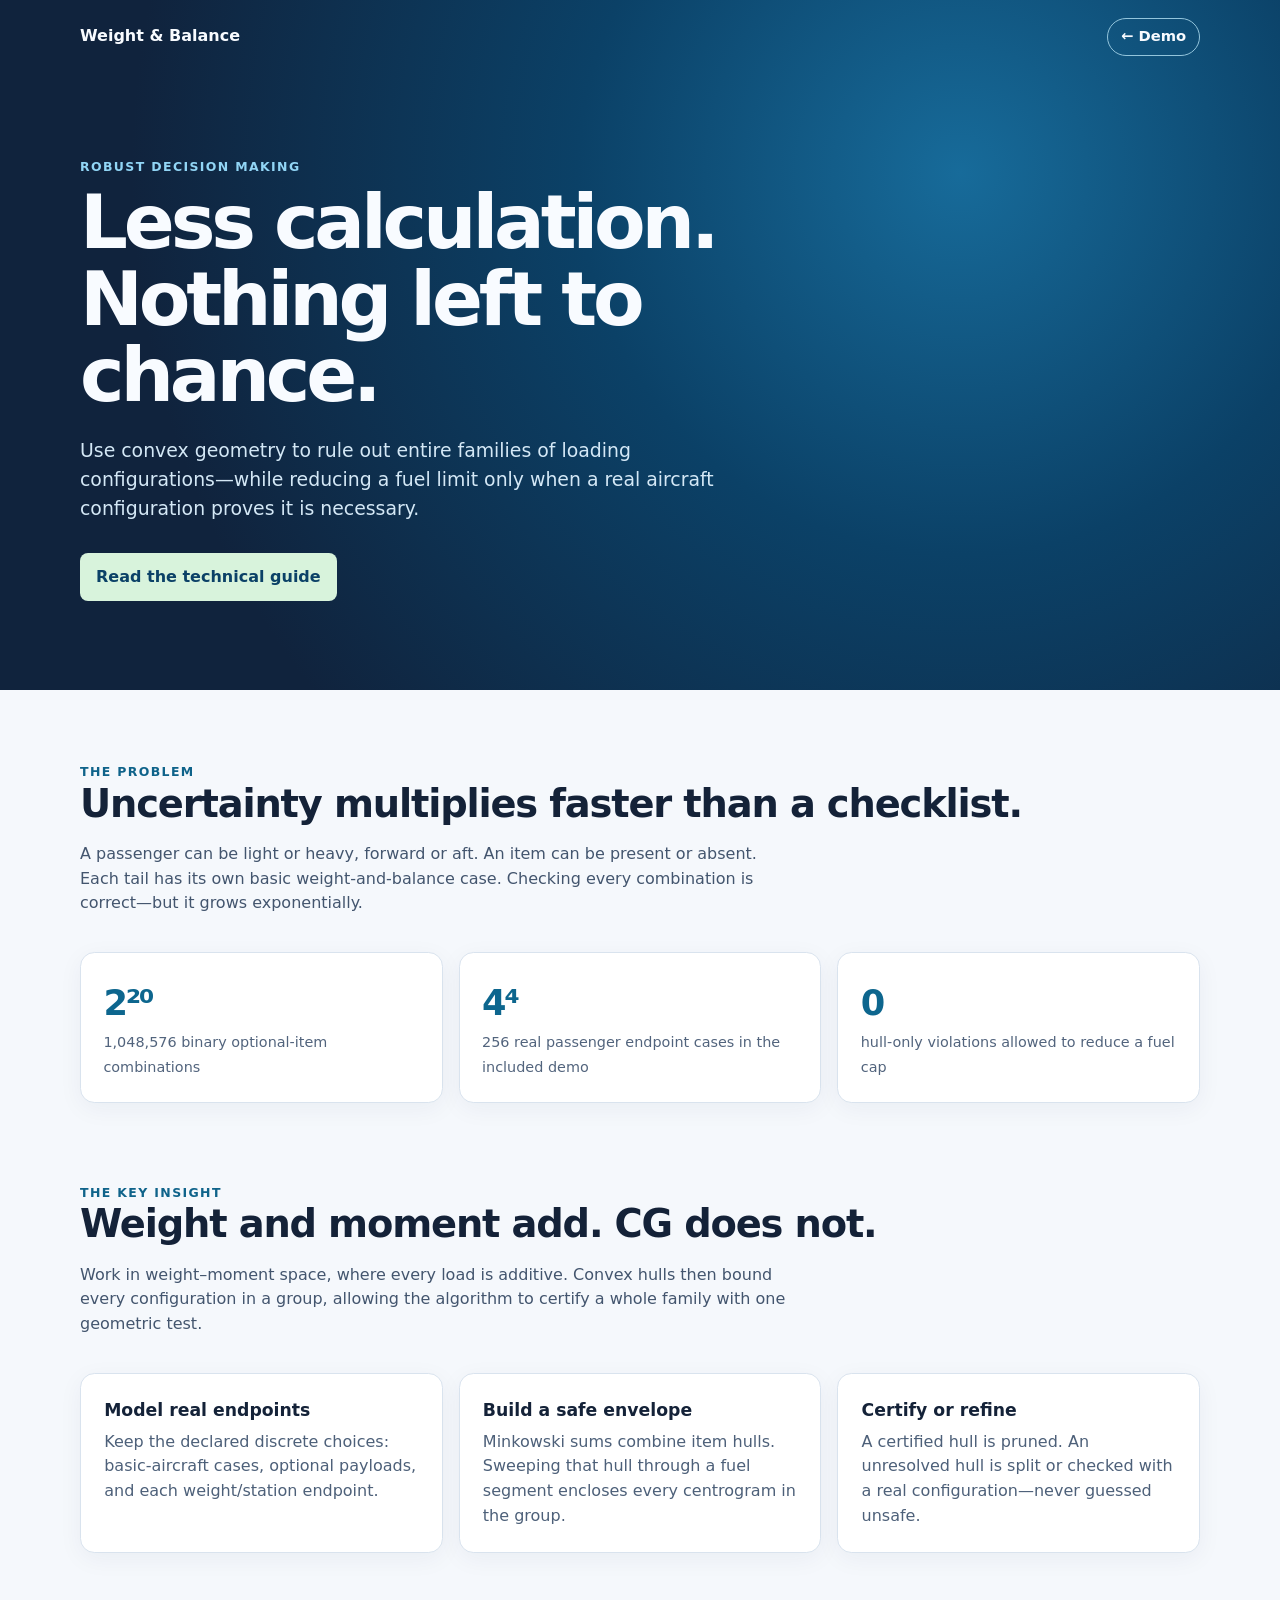
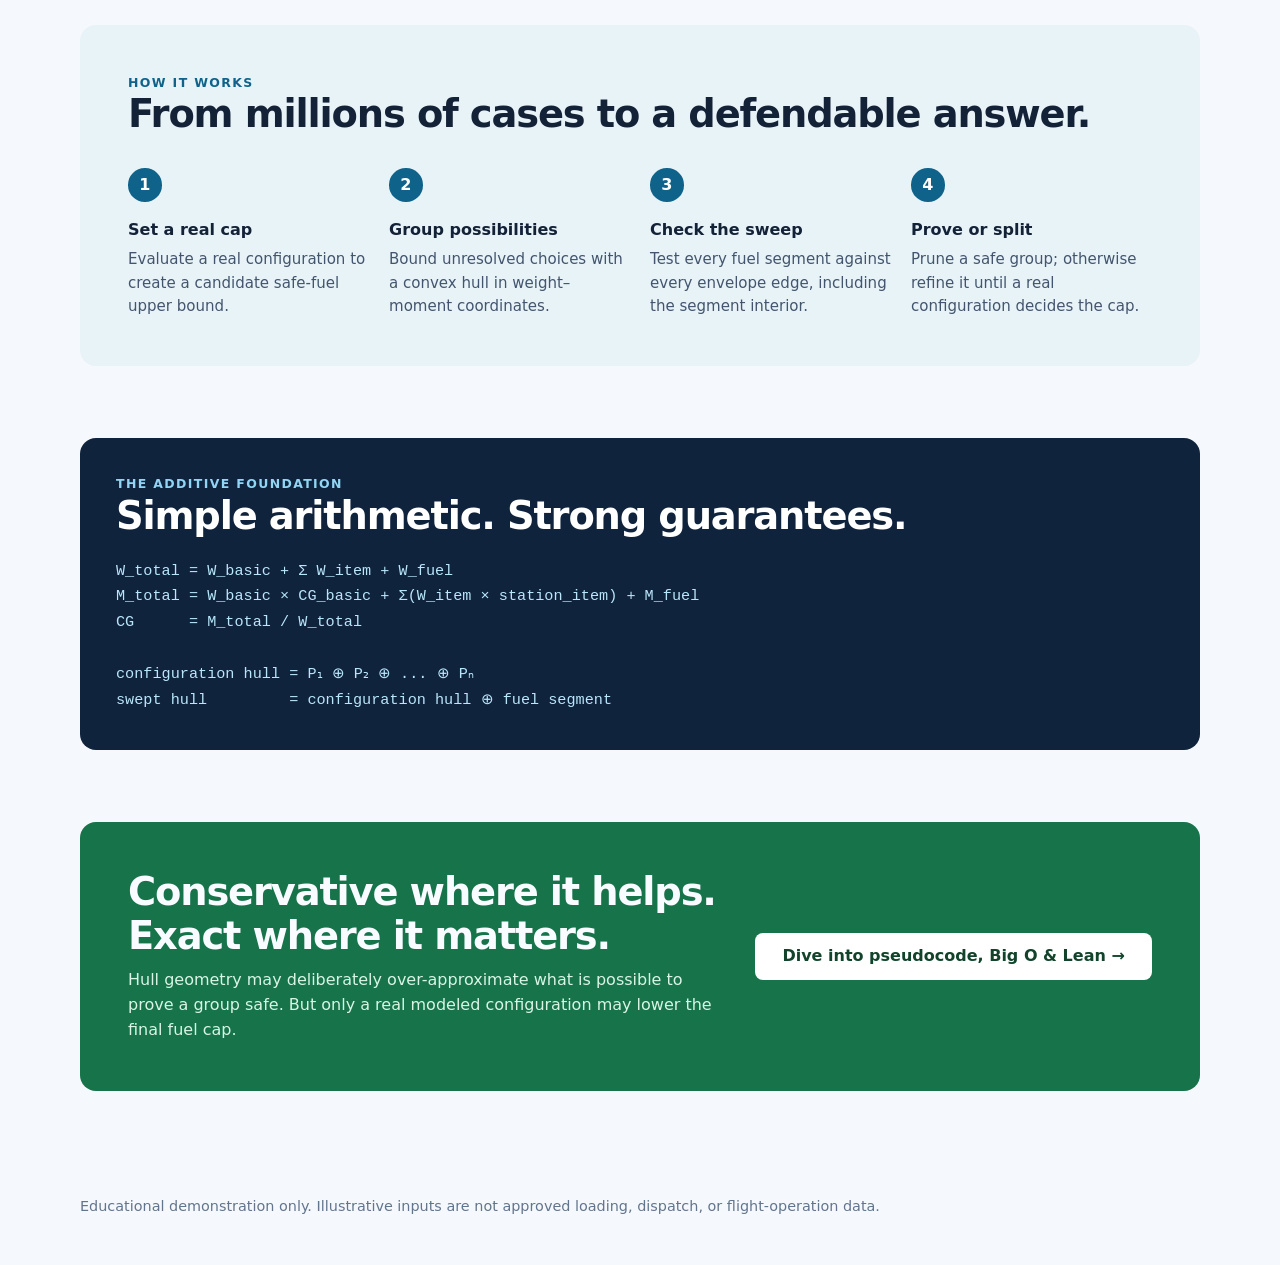
==== algorithms.html @ 520fd62a "docs: add algorithm guide to Pages" ====
<!doctype html>
<html lang="en">
  <head>
    <meta charset="utf-8">
    <meta name="viewport" content="width=device-width, initial-scale=1">
    <title>Algorithm overview · Weight and Balance</title>
    <style>
      :root { color-scheme: light; font-family: Inter, ui-sans-serif, system-ui, sans-serif; color: #142238; background: #f5f8fc; }
      * { box-sizing: border-box; }
      body { margin: 0; line-height: 1.55; }
      a { color: #075985; }
      .hero { color: #f8fbff; background: radial-gradient(circle at 75% 25%, #176b9a 0, #0b4167 35%, #10233d 76%); }
      .wrap { width: min(1120px, calc(100% - 2.5rem)); margin: 0 auto; }
      header { padding: 1.1rem 0; display: flex; justify-content: space-between; align-items: center; gap: 1rem; }
      .brand, .back { color: inherit; text-decoration: none; font-weight: 750; }
      .back { border: 1px solid #93c5dc; border-radius: 999px; padding: .42rem .8rem; font-size: .92rem; }
      .intro { padding: 5.25rem 0 5.6rem; max-width: 850px; }
      .eyebrow { letter-spacing: .11em; font-size: .78rem; text-transform: uppercase; color: #91d5f5; font-weight: 800; }
      h1 { max-width: 760px; font-size: clamp(2.5rem, 6vw, 4.7rem); letter-spacing: -.055em; line-height: 1.02; margin: .45rem 0 1.35rem; }
      .intro p { max-width: 680px; color: #d4e8f6; font-size: 1.18rem; }
      .cta { display: inline-block; margin-top: .7rem; border-radius: .5rem; padding: .7rem 1rem; color: #0b4167; background: #d8f3dc; font-weight: 750; text-decoration: none; }
      main { padding: 4.5rem 0; }
      h2 { letter-spacing: -.03em; font-size: clamp(1.75rem, 3vw, 2.45rem); line-height: 1.15; margin: 0 0 1rem; }
      .section-intro { max-width: 720px; color: #43556e; margin-bottom: 2.25rem; }
      .stats, .cards { display: grid; gap: 1rem; }
      .stats { grid-template-columns: repeat(3, 1fr); margin: 1.5rem 0 5rem; }
      .stat, .card { background: #fff; border: 1px solid #d9e3ee; border-radius: .9rem; box-shadow: 0 6px 24px rgb(19 45 70 / 5%); }
      .stat { padding: 1.4rem; }
      .stat strong { display: block; color: #0d668e; font-size: 2.2rem; letter-spacing: -.06em; }
      .stat span { color: #52647d; font-size: .9rem; }
      .cards { grid-template-columns: repeat(3, 1fr); }
      .card { padding: 1.45rem; }
      .card h3 { margin: 0 0 .35rem; font-size: 1.08rem; }
      .card p { color: #4d6079; margin: 0; }
      .flow { margin: 4.5rem 0; padding: 3rem; background: #e8f3f8; border-radius: 1rem; }
      .steps { display: grid; grid-template-columns: repeat(4, 1fr); gap: 1.25rem; margin-top: 2rem; }
      .step { position: relative; padding-top: 3.1rem; }
      .step::before { position: absolute; top: 0; left: 0; width: 2.1rem; height: 2.1rem; display: grid; place-items: center; border-radius: 50%; background: #0f638a; color: white; font-weight: 800; content: attr(data-step); }
      .step h3 { margin: 0 0 .35rem; font-size: 1rem; }
      .step p { color: #43556e; font-size: .94rem; margin: 0; }
      .math { margin: 1.5rem 0 4.5rem; background: #10233d; border-radius: 1rem; padding: 2.25rem; color: #e4f4fc; overflow: auto; }
      .math h2 { color: white; }
      pre { color: #b9e6fa; font: .95rem/1.7 ui-monospace, SFMono-Regular, Consolas, monospace; margin: 1.3rem 0 0; }
      .promise { display: grid; grid-template-columns: 1.2fr .8fr; align-items: center; gap: 2rem; padding: 3rem; color: #f8fbff; background: #16734a; border-radius: 1rem; }
      .promise h2 { margin-bottom: .65rem; }
      .promise p { margin: 0; color: #d9f5e5; }
      .promise a { display: inline-block; text-align: center; color: #12442b; background: white; border-radius: .5rem; padding: .7rem 1rem; font-weight: 750; text-decoration: none; }
      footer { padding: 2rem 0 3rem; color: #62758d; font-size: .9rem; }
      @media (max-width: 760px) { .stats, .cards, .steps, .promise { grid-template-columns: 1fr; } .flow, .promise { padding: 1.6rem; } .intro { padding: 3.7rem 0; } }
    </style>
  </head>
  <body>
    <section class="hero">
      <div class="wrap">
        <header>
          <a class="brand" href="index.html">Weight &amp; Balance</a>
          <a class="back" href="index.html">← Demo</a>
        </header>
        <div class="intro">
          <div class="eyebrow">Robust decision making</div>
          <h1>Less calculation.<br>Nothing left to chance.</h1>
          <p>Use convex geometry to rule out entire families of loading configurations—while reducing a fuel limit only when a real aircraft configuration proves it is necessary.</p>
          <a class="cta" href="ALGORITHMS.md">Read the technical guide</a>
        </div>
      </div>
    </section>
    <main class="wrap">
      <section>
        <div class="eyebrow" style="color:#0f638a">The problem</div>
        <h2>Uncertainty multiplies faster than a checklist.</h2>
        <p class="section-intro">A passenger can be light or heavy, forward or aft. An item can be present or absent. Each tail has its own basic weight-and-balance case. Checking every combination is correct—but it grows exponentially.</p>
        <div class="stats">
          <div class="stat"><strong>2²⁰</strong><span>1,048,576 binary optional-item combinations</span></div>
          <div class="stat"><strong>4⁴</strong><span>256 real passenger endpoint cases in the included demo</span></div>
          <div class="stat"><strong>0</strong><span>hull-only violations allowed to reduce a fuel cap</span></div>
        </div>
      </section>
      <section>
        <div class="eyebrow" style="color:#0f638a">The key insight</div>
        <h2>Weight and moment add. CG does not.</h2>
        <p class="section-intro">Work in weight–moment space, where every load is additive. Convex hulls then bound every configuration in a group, allowing the algorithm to certify a whole family with one geometric test.</p>
        <div class="cards">
          <article class="card"><h3>Model real endpoints</h3><p>Keep the declared discrete choices: basic-aircraft cases, optional payloads, and each weight/station endpoint.</p></article>
          <article class="card"><h3>Build a safe envelope</h3><p>Minkowski sums combine item hulls. Sweeping that hull through a fuel segment encloses every centrogram in the group.</p></article>
          <article class="card"><h3>Certify or refine</h3><p>A certified hull is pruned. An unresolved hull is split or checked with a real configuration—never guessed unsafe.</p></article>
        </div>
      </section>
      <section class="flow">
        <div class="eyebrow" style="color:#0f638a">How it works</div>
        <h2>From millions of cases to a defendable answer.</h2>
        <div class="steps">
          <article class="step" data-step="1"><h3>Set a real cap</h3><p>Evaluate a real configuration to create a candidate safe-fuel upper bound.</p></article>
          <article class="step" data-step="2"><h3>Group possibilities</h3><p>Bound unresolved choices with a convex hull in weight–moment coordinates.</p></article>
          <article class="step" data-step="3"><h3>Check the sweep</h3><p>Test every fuel segment against every envelope edge, including the segment interior.</p></article>
          <article class="step" data-step="4"><h3>Prove or split</h3><p>Prune a safe group; otherwise refine it until a real configuration decides the cap.</p></article>
        </div>
      </section>
      <section class="math">
        <div class="eyebrow">The additive foundation</div>
        <h2>Simple arithmetic. Strong guarantees.</h2>
        <pre>W_total = W_basic + Σ W_item + W_fuel
M_total = W_basic × CG_basic + Σ(W_item × station_item) + M_fuel
CG      = M_total / W_total

configuration hull = P₁ ⊕ P₂ ⊕ ... ⊕ Pₙ
swept hull         = configuration hull ⊕ fuel segment</pre>
      </section>
      <section class="promise">
        <div><h2>Conservative where it helps. Exact where it matters.</h2><p>Hull geometry may deliberately over-approximate what is possible to prove a group safe. But only a real modeled configuration may lower the final fuel cap.</p></div>
        <a href="ALGORITHMS.md">Dive into pseudocode, Big O &amp; Lean →</a>
      </section>
    </main>
    <footer class="wrap">Educational demonstration only. Illustrative inputs are not approved loading, dispatch, or flight-operation data.</footer>
  </body>
</html>
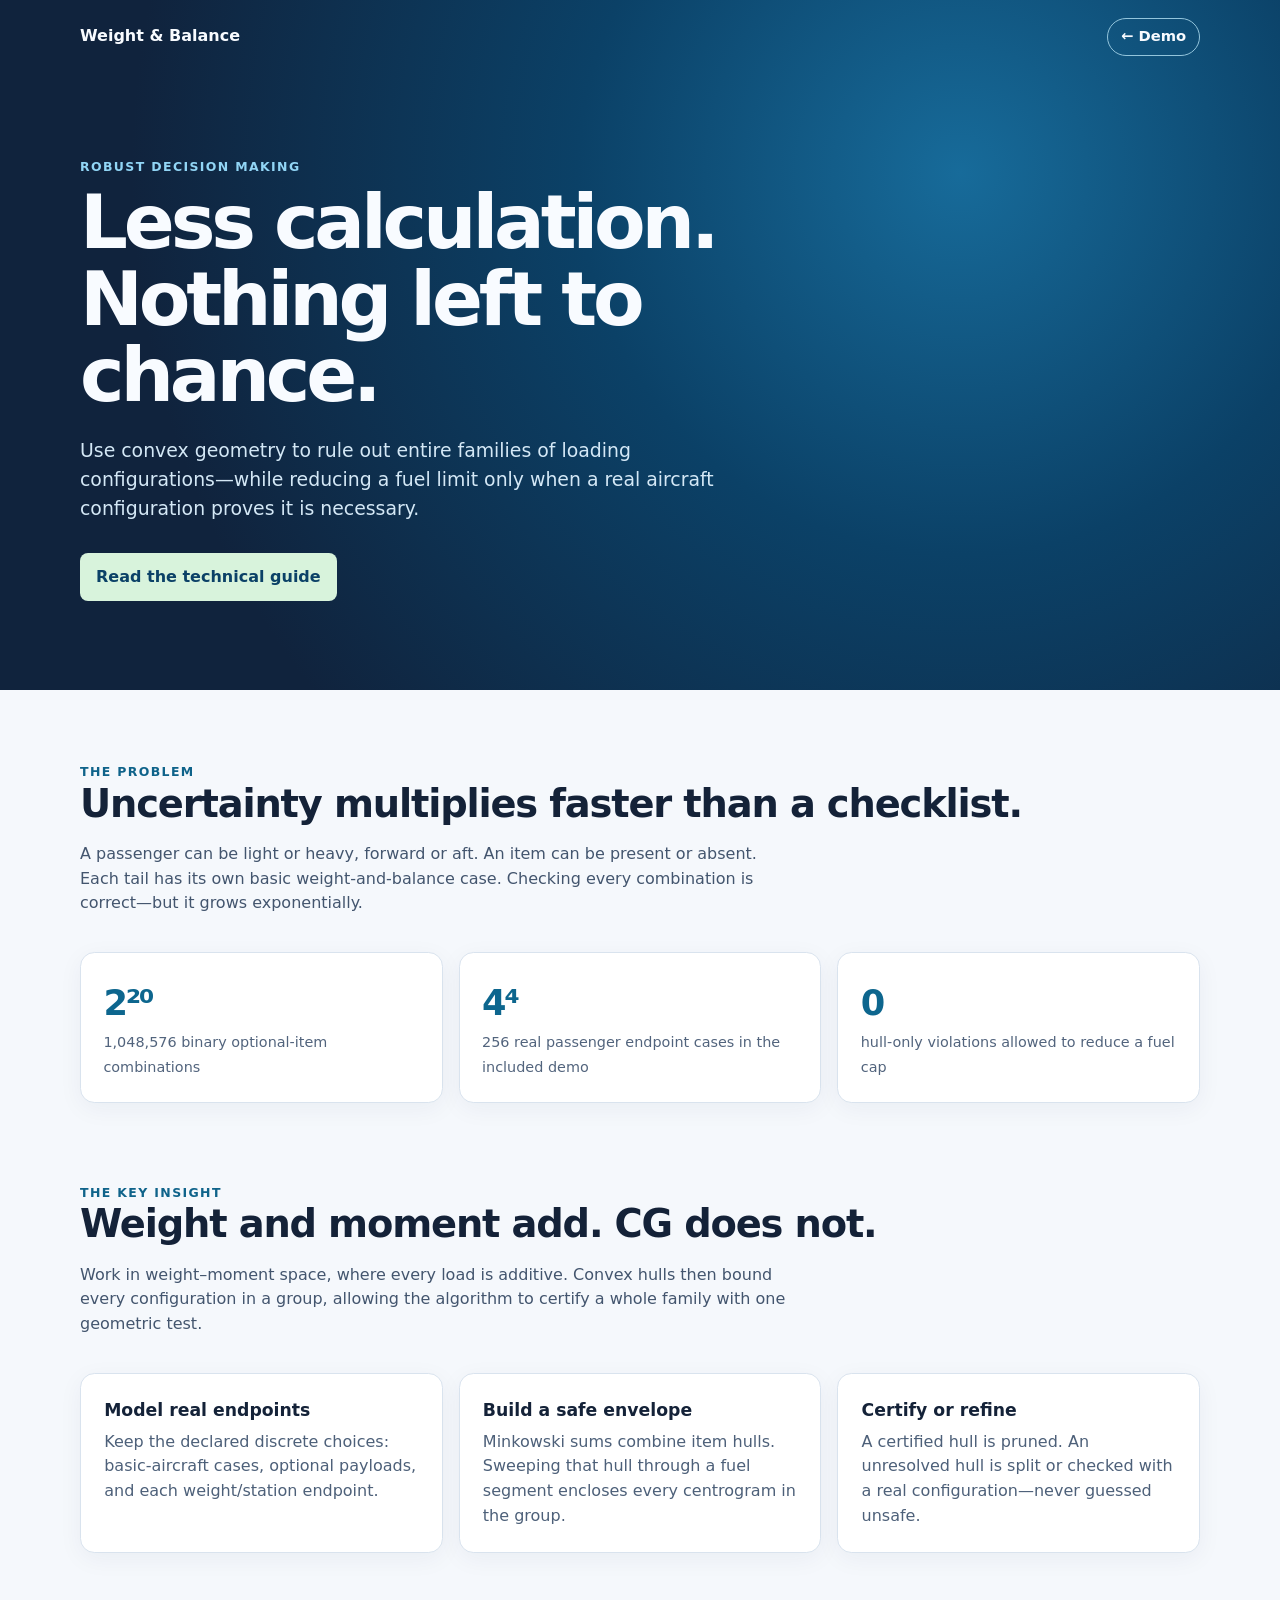
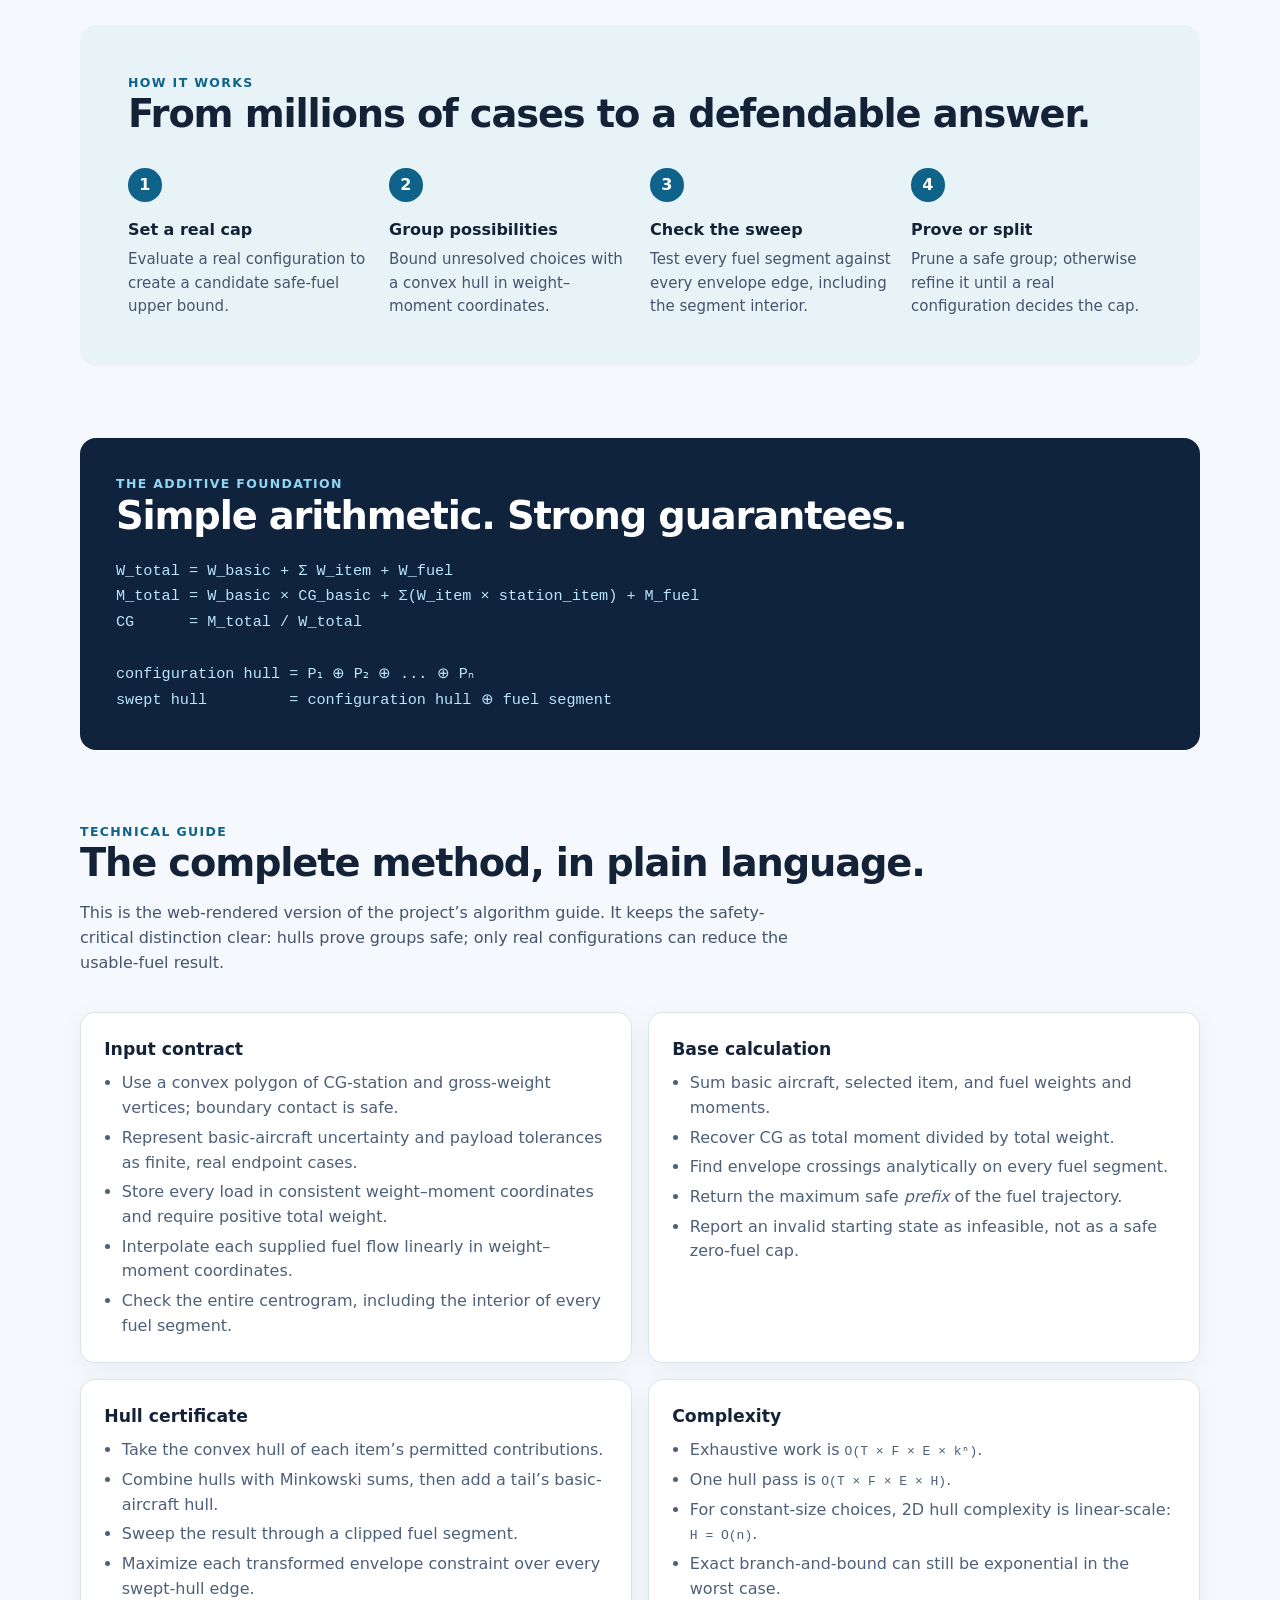
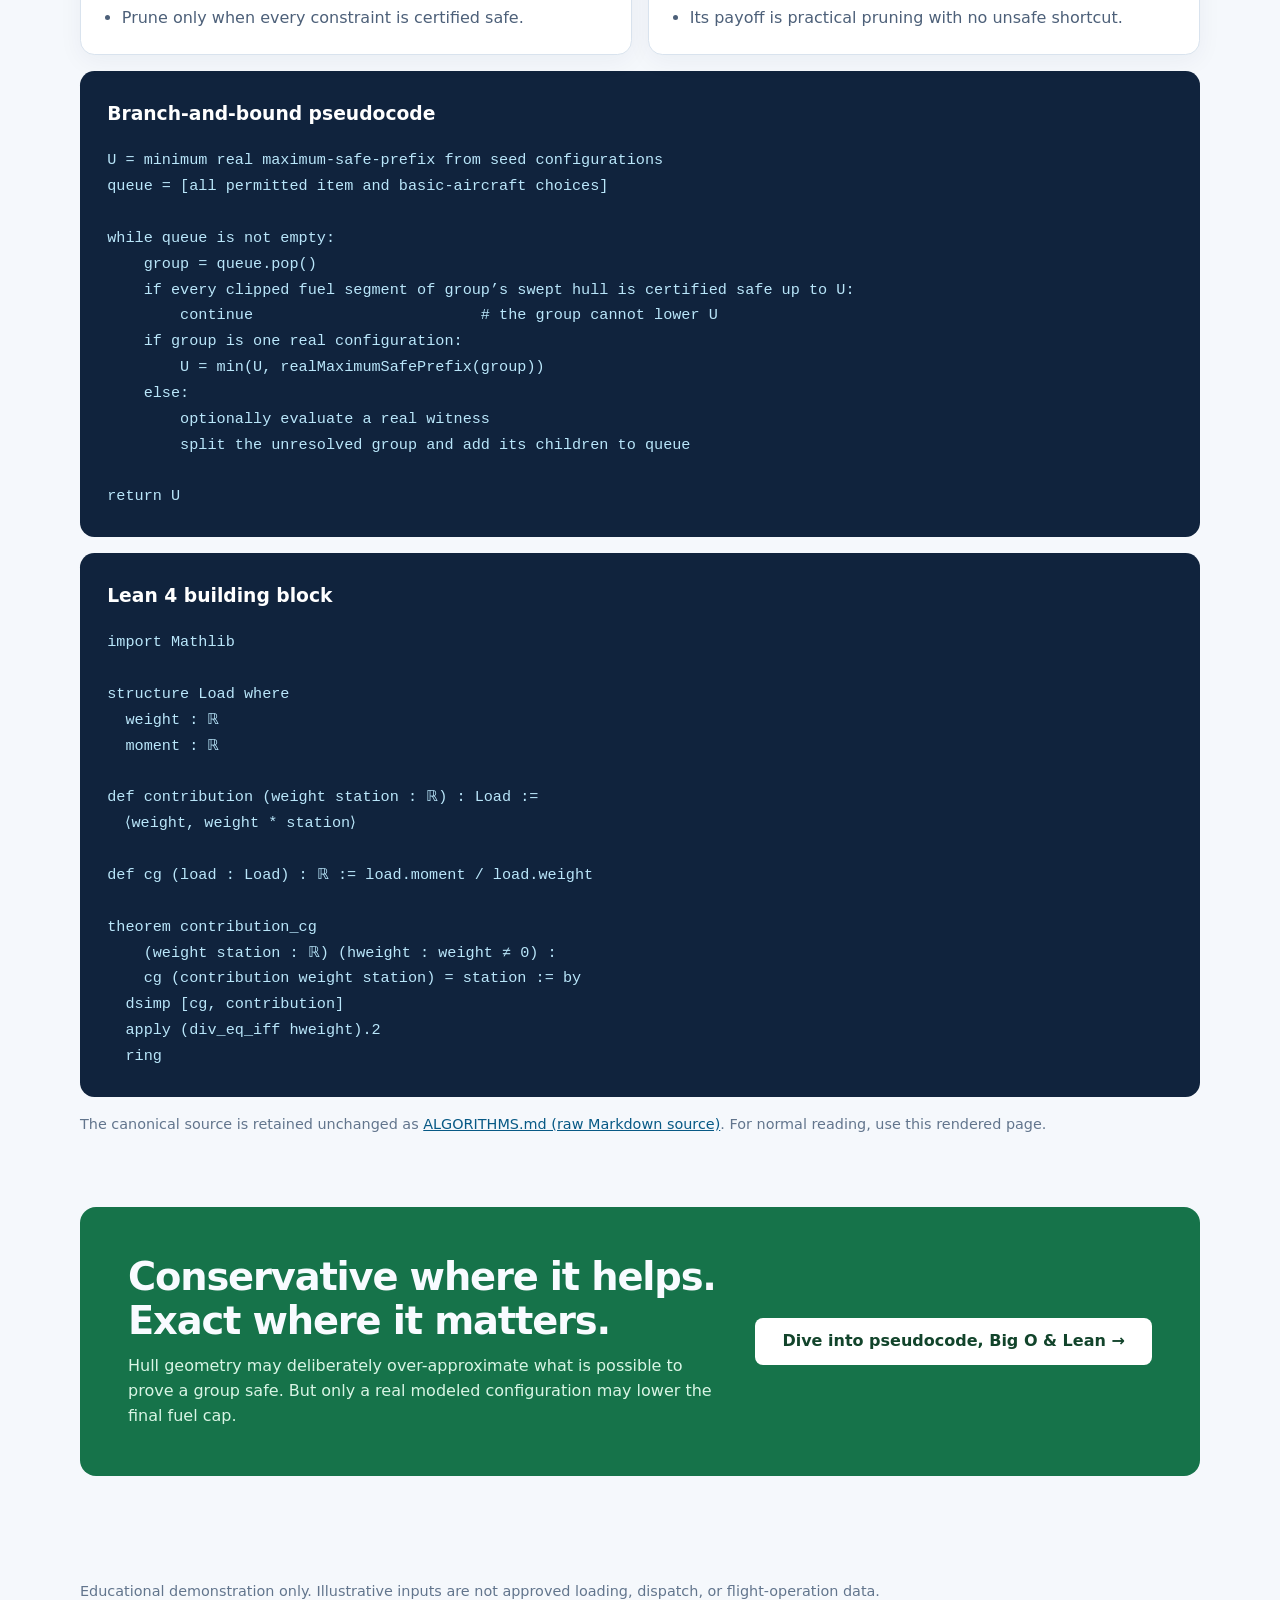
==== commit bad59cbd: "docs: render algorithm guide on Pages" ====
--- a/algorithms.html
+++ b/algorithms.html
@@ -41,6 +41,15 @@
       .math { margin: 1.5rem 0 4.5rem; background: #10233d; border-radius: 1rem; padding: 2.25rem; color: #e4f4fc; overflow: auto; }
       .math h2 { color: white; }
       pre { color: #b9e6fa; font: .95rem/1.7 ui-monospace, SFMono-Regular, Consolas, monospace; margin: 1.3rem 0 0; }
+      .technical { margin: 4.5rem 0; }
+      .technical-grid { display: grid; grid-template-columns: 1fr 1fr; gap: 1rem; }
+      .technical .card { min-height: 100%; }
+      .technical ul { color: #4d6079; margin: .55rem 0 0; padding-left: 1.1rem; }
+      .technical li + li { margin-top: .3rem; }
+      .code-card { margin-top: 1rem; padding: 1.7rem; border-radius: .9rem; background: #10233d; overflow: auto; }
+      .code-card h3 { color: white; margin: 0; }
+      .code-card pre { margin-bottom: 0; }
+      .source { margin-top: 1rem; color: #62758d; font-size: .9rem; }
       .promise { display: grid; grid-template-columns: 1.2fr .8fr; align-items: center; gap: 2rem; padding: 3rem; color: #f8fbff; background: #16734a; border-radius: 1rem; }
       .promise h2 { margin-bottom: .65rem; }
       .promise p { margin: 0; color: #d9f5e5; }
@@ -60,7 +69,7 @@
           <div class="eyebrow">Robust decision making</div>
           <h1>Less calculation.<br>Nothing left to chance.</h1>
           <p>Use convex geometry to rule out entire families of loading configurations—while reducing a fuel limit only when a real aircraft configuration proves it is necessary.</p>
-          <a class="cta" href="ALGORITHMS.md">Read the technical guide</a>
+          <a class="cta" href="#technical-guide">Read the technical guide</a>
         </div>
       </div>
     </section>
@@ -105,9 +114,58 @@
 configuration hull = P₁ ⊕ P₂ ⊕ ... ⊕ Pₙ
 swept hull         = configuration hull ⊕ fuel segment</pre>
       </section>
+      <section class="technical" id="technical-guide">
+        <div class="eyebrow" style="color:#0f638a">Technical guide</div>
+        <h2>The complete method, in plain language.</h2>
+        <p class="section-intro">This is the web-rendered version of the project’s algorithm guide. It keeps the safety-critical distinction clear: hulls prove groups safe; only real configurations can reduce the usable-fuel result.</p>
+        <div class="technical-grid">
+          <article class="card"><h3>Input contract</h3><ul><li>Use a convex polygon of CG-station and gross-weight vertices; boundary contact is safe.</li><li>Represent basic-aircraft uncertainty and payload tolerances as finite, real endpoint cases.</li><li>Store every load in consistent weight–moment coordinates and require positive total weight.</li><li>Interpolate each supplied fuel flow linearly in weight–moment coordinates.</li><li>Check the entire centrogram, including the interior of every fuel segment.</li></ul></article>
+          <article class="card"><h3>Base calculation</h3><ul><li>Sum basic aircraft, selected item, and fuel weights and moments.</li><li>Recover CG as total moment divided by total weight.</li><li>Find envelope crossings analytically on every fuel segment.</li><li>Return the maximum safe <em>prefix</em> of the fuel trajectory.</li><li>Report an invalid starting state as infeasible, not as a safe zero-fuel cap.</li></ul></article>
+          <article class="card"><h3>Hull certificate</h3><ul><li>Take the convex hull of each item’s permitted contributions.</li><li>Combine hulls with Minkowski sums, then add a tail’s basic-aircraft hull.</li><li>Sweep the result through a clipped fuel segment.</li><li>Maximize each transformed envelope constraint over every swept-hull edge.</li><li>Prune only when every constraint is certified safe.</li></ul></article>
+          <article class="card"><h3>Complexity</h3><ul><li>Exhaustive work is <code>O(T × F × E × kⁿ)</code>.</li><li>One hull pass is <code>O(T × F × E × H)</code>.</li><li>For constant-size choices, 2D hull complexity is linear-scale: <code>H = O(n)</code>.</li><li>Exact branch-and-bound can still be exponential in the worst case.</li><li>Its payoff is practical pruning with no unsafe shortcut.</li></ul></article>
+        </div>
+        <article class="code-card">
+          <h3>Branch-and-bound pseudocode</h3>
+          <pre>U = minimum real maximum-safe-prefix from seed configurations
+queue = [all permitted item and basic-aircraft choices]
+
+while queue is not empty:
+    group = queue.pop()
+    if every clipped fuel segment of group’s swept hull is certified safe up to U:
+        continue                         # the group cannot lower U
+    if group is one real configuration:
+        U = min(U, realMaximumSafePrefix(group))
+    else:
+        optionally evaluate a real witness
+        split the unresolved group and add its children to queue
+
+return U</pre>
+        </article>
+        <article class="code-card">
+          <h3>Lean 4 building block</h3>
+          <pre>import Mathlib
+
+structure Load where
+  weight : ℝ
+  moment : ℝ
+
+def contribution (weight station : ℝ) : Load :=
+  ⟨weight, weight * station⟩
+
+def cg (load : Load) : ℝ := load.moment / load.weight
+
+theorem contribution_cg
+    (weight station : ℝ) (hweight : weight ≠ 0) :
+    cg (contribution weight station) = station := by
+  dsimp [cg, contribution]
+  apply (div_eq_iff hweight).2
+  ring</pre>
+        </article>
+        <p class="source">The canonical source is retained unchanged as <a href="ALGORITHMS.md">ALGORITHMS.md (raw Markdown source)</a>. For normal reading, use this rendered page.</p>
+      </section>
       <section class="promise">
         <div><h2>Conservative where it helps. Exact where it matters.</h2><p>Hull geometry may deliberately over-approximate what is possible to prove a group safe. But only a real modeled configuration may lower the final fuel cap.</p></div>
-        <a href="ALGORITHMS.md">Dive into pseudocode, Big O &amp; Lean →</a>
+        <a href="#technical-guide">Dive into pseudocode, Big O &amp; Lean →</a>
       </section>
     </main>
     <footer class="wrap">Educational demonstration only. Illustrative inputs are not approved loading, dispatch, or flight-operation data.</footer>
